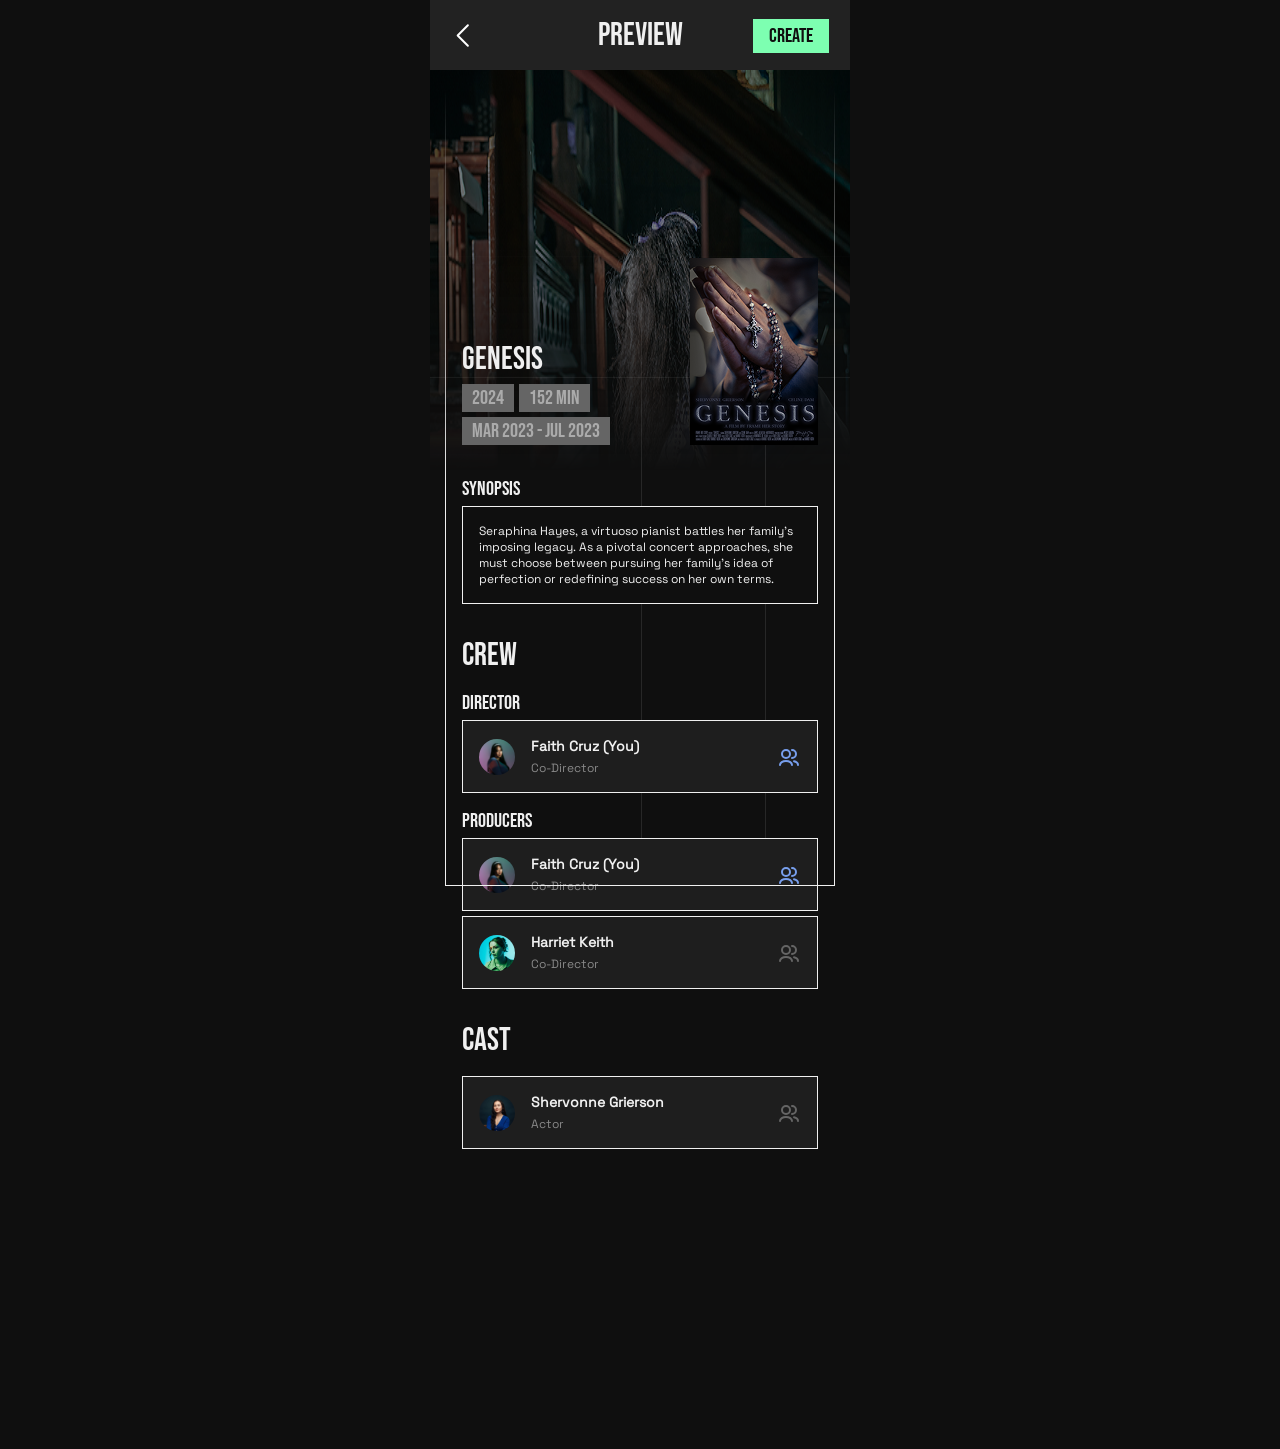
==== create-project-preview.html @ 9fb40bcd "inital commit" ====
<html lang="en">
	<head>
		<meta charset="UTF-8" />
		<meta name="viewport" content="width=device-width, initial-scale=1.0" />
		<link rel="stylesheet" href="/css/style.css" />
		<script src="/js/script.js" defer></script>
		<title>Verso</title>
	</head>
	<body>
		<div id="top-nav">
			<div>
				<div id="top-nav-left">
					<img src="/assets/icons/Chevron_Left.svg" onclick="window.location.href='create-project-cast.html'" class="interactive-hover" />
				</div>
				<h2>preview</h2>
				<div id="top-nav-right">
					<button class="button-v3 interactive-hover" onclick="window.location.href='genesis-project.html'">Create</button>
				</div>
			</div>
		</div>

		<img class="image-wrap profile-image" src="/assets/genesis background.png" />


		<div id="content-container" class="project-container-padding">
			<div id="create-section-container-v2">
				<div id="project-header-info">
					<div>
						<h2>Genesis</h2>
						<div id="project-tag-container">
							<div id="release-time">
								<div id="project-tag">
									<h4 class="transparent-text">2024</h4>
								</div>
								<div id="project-tag">
									<h4 class="transparent-text">152 min</h4>
								</div>
							</div>
							<div id="project-tag">
								<h4 class="transparent-text">Mar 2023 - jul 2023</h4>
							</div>
						</div>
					</div>
				</div>
				<img src="/assets/genesis-poster.png">
			</div>

			<div id="create-section-container">
				<h4>Synopsis</h4>
				<div id="synopsis-container">
					<p>Seraphina Hayes, a virtuoso pianist battles her family's imposing legacy. As a pivotal concert approaches, she must choose between pursuing her family's idea of perfection or redefining success on her own terms.</p>
				</div>
			</div>

			<div id="crew-section-container">
				<div id="title"><h2>Crew</h2></div>
				<div id="crew-list-container">
					<div id="sub-list">
						<h4>Director</h4>
						<div id="collaborator-list">
							<div id="collaborator-card">
								<div id="left">
									<img src="assets/faith-small.svg" />
									<div id="collaborator-text">
										<h5>Faith Cruz (You)</h5>
										<p class="transparent-text">Co-Director</p>
									</div>
								</div>
								<img src="/assets/icons/User/Users.svg" />
							</div>
						</div>
					</div>
					<div id="sub-list">
						<h4>Producers</h4>
						<div id="collaborator-list">
							<div id="collaborator-card">
								<div id="left">
									<img src="assets/faith-small.svg" />
									<div id="collaborator-text">
										<h5>Faith Cruz (You)</h5>
										<p class="transparent-text">Co-Director</p>
									</div>
								</div>
								<img src="/assets/icons/User/Users.svg" />
							</div>
							<div id="collaborator-card">
								<div id="left">
									<img src="assets/harriet-small.svg" />
									<div id="collaborator-text">
										<h5>Harriet Keith</h5>
										<p class="transparent-text">Co-Director</p>
									</div>
								</div>
								<img src="/assets/icons/User/Users-grey.svg" />
							</div>
						</div>
					</div>
				</div>
			</div>

			<div id="crew-section-container">
				<div id="title"><h2>Cast</h2></div>
				<div id="crew-list-container">
					<div id="sub-list">
						<div id="collaborator-list">
							<div id="collaborator-card">
								<div id="left">
									<img src="assets/shervonne-small.svg" />
									<div id="collaborator-text">
										<h5>Shervonne Grierson</h5>
										<p class="transparent-text">Actor</p>
									</div>
								</div>
								<img src="/assets/icons/User/Users-grey.svg" />
							</div>
						</div>
					</div>
				</div>
			</div>
		</div>

		<div id="content-border" class="border-gradient"></div>
		<div id="background"></div>
	</body>
</html>
---- css/style.css ----
@font-face {
	font-family: "space-grotesk-regular";
	src: url("/assets/fonts/SpaceGrotesk-Regular.ttf");
}

@font-face {
	font-family: space-grotesk-bold;
	src: url("/assets/fonts/SpaceGrotesk-Bold.ttf");
}

@font-face {
	font-family: "bebas-neue-regular";
	src: url("/assets/fonts/BebasNeue-Regular.ttf");
}

:root {
	--primary-colour: #0f0f0f;
	--secondary-colour: #f0f0f0;
	--green-accent: #7dffb1;
	--blue-accent: #789fed;
	--red-accent: #fb645c;
	--mid-grey: #222222;
	--light-grey: #656565;
}

/* ###################### */
/* TYPOGRAPHY */
/* ###################### */

h1,
h2,
h3,
h4,
h5,
p {
	margin: 0;
	color: var(--secondary-colour);
	line-height: normal;
	width: fit-content;
	font-style: normal;
}

h1,
h2,
h3,
h4 {
	font-family: "bebas-neue-regular";
	font-weight: 400;
}

h5,
p {
	font-family: "space-grotesk-regular";
}

h1 {
	font-size: 40px;
}

h2 {
	font-size: 32px;
}

h3 {
	font-size: 24px;
}

h4 {
	font-size: 20px;
}

h5 {
	font-size: 14px;
}

p {
	font-size: 12px;
}

/* ###################### */
/* LAYOUT */
/* ###################### */

* {
  scrollbar-width: none; /* Firefox */
  -ms-overflow-style: none; /* IE */
}

*::-webkit-scrollbar {
  display: none; /* Chrome, Safari */
}

body {
	margin: 0;
	background-color: var(--primary-colour);
	display: flex;
	flex-direction: column;
	align-items: center;
}

#content-container {
	display: flex;
	width: 356px;
	flex-direction: column;
	align-items: center;
	gap: 32px;
	/* border: 1px solid red; */
	padding-bottom: 300px;
	position: absolute;
	top: 108px;
	z-index: 1;
}

.content-container-padding {
	padding-top: 300px;
}

.project-container-padding {
	padding-top: 150px;
}

#content-border {
	position: fixed;
	top: 72px;
	width: 388px;
	margin: 16px;
	min-height: calc(100dvh - 32px - 72px);
	border: 1px solid var(--secondary-colour);
	z-index: 2;

	pointer-events: none;


	-webkit-mask-image: linear-gradient(to top, black 50%, transparent 100%);
	mask-image: linear-gradient(to top, black 50%, transparent 100%);
}

#background {
	background-image: url("/assets/background.svg");
	background-size: fill;
	background-repeat: repeat;
	background-clip: border-box;
	width: 420px;
	height: 100%;
	z-index: -2;
	position: absolute;
	top: 0;
}

/* ###################### */
/* Components */
/* ###################### */

/* profile image */
.profile-image {
	/* border: 1px solid red; */
	position: absolute;
	top: 0;
	z-index: 0;
	background-image: url("/assets/Rectangle 94.png");
	background-size: cover;
	background-repeat: no-repeat;
	background-position: center;
	width: 420px;
	height: 470px;
	z-index: 2;
}

.image-wrap {
	position: absolute;
	z-index: 1;
	-webkit-mask-image: linear-gradient(to bottom, black 50%, transparent 100%);
	mask-image: linear-gradient(to bottom, black 50%, transparent 100%);
}

/* profile header */
#profile-header {
	display: flex;
	flex-direction: column;
	align-items: center;
	width: 100%;
}

#profile-header-info {
	display: flex;
	flex-direction: column;
	align-items: center;
	gap: 5px;
}

#contact-icon-container {
	display: flex;
	padding: 16px;
	gap: 16px;
}

/* profile section selector */
#profile-section-selector {
	display: flex;
	align-items: flex-start;
	gap: 5px;
	align-self: stretch;
	width: 100%;
}

.profile-selector-button {
	display: flex;
	padding: 5px 0;
	justify-content: center;
	align-items: center;
	gap: 16px;
	flex: 1 0 0;
}

.true-selector {
	background-color: var(--secondary-colour);
}

.false-selector {
	background-color: var(--mid-grey);
}

#profile-projects {
	display: flex;
	width: 356px;
	flex-direction: column;
	align-items: flex-start;
	gap: 5px;
}

.project-card {
	display: flex;
	height: 112px;
	padding-right: 52px;
	align-items: center;
	gap: 16px;
	align-self: stretch;
	border: 1px solid #f0f0f0;
	background: #0f0f0f;
}

.project-card-text {
	display: flex;
	width: 211px;
	flex-direction: column;
	align-items: flex-start;
	gap: 8px;
}

.project-card-collaborators {
	display: flex;
	align-items: center;
	gap: 8px;
}

.project-card-collaborators-img-container {
	display: flex;
	align-items: center;
	gap: -3px;
}

#top-nav {
	display: flex;
	width: calc(420px - 32px);
	padding: 16px;
	flex-direction: column;
	justify-content: center;
	align-items: center;
	gap: 32px;
	background: #222;

	position: absolute;
	top: 0;
	z-index: 3;
}

#top-nav > div {
	display: grid;
	width: calc(420px - 32px);
	height: 38px;
	padding: 0 16px;
	grid-template-rows: repeat(1, fit-content(100%));
	grid-template-columns: minmax(0, 1fr) fit-content(100%) minmax(0, 1fr);
	grid-auto-flow: row;
}

#top-nav-left {
	display: flex;
	flex-direction: column;
	justify-content: center;
	align-items: flex-start;
	gap: 10px;
	align-self: stretch;
	grid-row: span 1;
	grid-column: span 1;
	justify-self: stretch;
}

#top-nav-right {
	display: flex;
	padding: 0 5px;
	flex-direction: column;
	justify-content: center;
	align-items: flex-end;
	gap: 10px;
	align-self: stretch;
	grid-row: span 1;
	grid-column: span 1;
	justify-self: stretch;
}

#top-nav-v2 {
	display: flex;
	width: 420px;
	padding: 20px 0;
	flex-direction: column;
	justify-content: center;
	align-items: center;
	gap: 32px;

	position: absolute;
	top: 0;
	z-index: 3;
}

#top-nav-v2 > div {
	display: inline-grid;
	padding: 0 32px;
	align-self: stretch;
	grid-template-rows: repeat(1, fit-content(100%));
	grid-template-columns: minmax(0, 1fr) fit-content(100%) minmax(0, 1fr);
	grid-auto-flow: row;
}

#top-nav-v2-left {
	display: flex;
	flex-direction: column;
	justify-content: center;
	align-items: flex-start;
	gap: 10px;
	align-self: stretch;
	grid-row: span 1;
	grid-column: span 1;
	justify-self: stretch;
}

#top-nav-v2-right {
	display: flex;
	justify-content: flex-end;
	align-items: center;
	gap: 10px;
	align-self: stretch;
	grid-row: span 1;
	grid-column: span 1;
	justify-self: stretch;
}

#upload-image {
	display: flex;
	padding: 84px 32px;
	flex-direction: column;
	justify-content: center;
	align-items: center;
	gap: 10px;

	border: 1px solid #f0f0f0;
	background: #222;
}

#create-section-container {
	display: flex;
	flex-direction: column;
	align-items: flex-start;
	gap: 5px;
	align-self: stretch;
}

#create-section-container-v2 {
	display: flex;
	align-items: center;
	gap: 16px;
	align-self: stretch;
}

#half-width-input {
	display: flex;
	flex-direction: column;
	align-items: flex-start;
	gap: 5px;
	flex: 1 0 0;
	/* border: 1px solid red; */
	width: 100%;
}

.profile-sub-heading {
	display: flex;
	justify-content: space-between;
	align-items: center;
	align-self: stretch;
}

.subheading-type-1 {
	display: flex;
	align-items: flex-start;
	gap: 5px;
	align-self: stretch;
}

.button-v2 {
	background-color: var(--blue-accent);
	color: var(--primary-colour);
	font-family: "bebas-neue-regular";
	font-size: 20px;
	padding: 5px 16px;
	border: none;
	cursor: pointer;
}


.button-v3 {
	background-color: var(--green-accent);
	color: var(--primary-colour);
	font-family: "bebas-neue-regular";
	font-size: 20px;
	padding: 5px 16px;
	border: none;
	cursor: pointer;
}

.button-v2:hover, .button-v3:hover {
	filter: brightness(0.8);
}

.input {
	background-color: var(--mid-grey);
	border: 1px solid var(--secondary-colour);
	color: var(--secondary-colour);
	font-family: "space-grotesk-regular";
	font-size: 12px;
	padding: 14px 16px;
	width: 100%;
	outline: none;
}

.input::placeholder {
	color: var(--secondary-colour);
	opacity: 0.5;
}

.input:focus {
	border-color: var(--secondary-colour);
}

.input-with-icon {
	display: flex;
	align-items: center;
	gap: 10px;
	background-color: var(--mid-grey);
	border: 1px solid var(--secondary-colour);
	padding: 5px 10px;
	height: 35px;
	width: calc(170px - 25px);
}

.input-with-icon input {
	background: none;
	border: none;
	outline: none;
	color: var(--secondary-colour);
	font-family: "space-grotesk-regular";
	font-size: 12px;
}

.input-with-icon input::placeholder {
	color: var(--secondary-colour);
	opacity: 0.5;
}

.textarea {
	background-color: var(--mid-grey);
	border: 1px solid var(--secondary-colour);
	color: var(--secondary-colour);
	font-family: "space-grotesk-regular";
	font-size: 12px;
	padding: 16px;
	width: 100%;
	height: 200px;
	resize: none;
	outline: none;
}

.textarea::placeholder {
	color: var(--secondary-colour);
	opacity: 0.5;
}

.textarea:focus {
	color: var(--secondary-colour);
}

/* Collaborator list edit mode */

.collaborator-list {
	display: flex;
	flex-direction: column;
	gap: 16px;
	width: 100%;
}

.collaborator-card {
	display: flex;
	flex-direction: column;
	width: 100%;
}

.card-top {
	display: flex;
	align-items: center;
	gap: 16px;
	padding: 8px 16px;
	height: 66px;
	background: var(--primary-colour);
	border: 1px solid var(--secondary-colour);
}

.card-avatar {
	width: 56px;
	height: 56px;
	border-radius: 50%;
	object-fit: cover;
	flex-shrink: 0;
}

.card-name {
	flex: 1;
	font-family: "space-grotesk-regular";
	font-size: 14px;
	color: var(--secondary-colour);
}

.remove-btn {
	background: none;
	border: none;
	cursor: pointer;
	color: var(--red-accent);
	display: flex;
	align-items: center;
	justify-content: center;
}

.role-input-row {
	display: flex;
	height: 35px;
	padding: 5px 16px 5px 20px;
	justify-content: space-between;
	align-items: center;
	align-self: stretch;
	border: 1px solid var(--secondary-colour);
	background-color: var(--mid-grey);
}

.role-input-row input {
	flex: 1;
	background: none;
	border: none;
	outline: none;
	font-family: "space-grotesk-regular";
	font-size: 14px;
	color: var(--secondary-colour);
}

.role-input-row input::placeholder {
	color: var(--secondary-colour);
	opacity: 0.5;
}

.confirm-btn {
	background: none;
	border: none;
	cursor: pointer;
	color: var(--secondary-colour);
	font-size: 22px;
	font-weight: 300;
	display: flex;
	align-items: center;
	justify-content: center;
}

.confirm-btn:hover {
	opacity: 0.5;
}

/* Add user button */
.add-user-btn {
	background: var(--mid-grey);
	border: none;
	cursor: pointer;
	width: 100%;
	display: flex;
	color: var(--blue-accent);
	display: flex;
	padding: 8px 0;
	justify-content: center;
	align-items: center;
	align-self: stretch;
}

.add-user-btn:hover {
	opacity: 0.5;
}

#project-header-info {
	display: flex;
	flex-direction: column;
	justify-content: flex-end;
	align-items: flex-start;
	flex: 1 0 0;
	align-self: stretch;
}

#project-header-info > div {
	display: flex;
	height: 105px;
	flex-direction: column;
	justify-content: space-between;
	align-items: flex-start;
	align-self: stretch;
}

#project-tag-container {
	display: flex;
	flex-direction: column;
	align-items: flex-start;
	gap: 5px;
	align-self: stretch;
}

#project-tag-container > #release-time {
	display: flex;
	align-items: center;
	gap: 5px;
}

#project-tag {
	display: flex;
	padding: 2px 10px;
	justify-content: center;
	align-items: center;
	gap: 10px;
	background: var(--light-grey);
}

#synopsis-container {
	display: flex;
	padding: 16px;
	flex-direction: column;
	align-items: flex-start;
	align-self: stretch;
	border: 1px solid var(--secondary-colour);
	background: var(--primary-colour);
}

#crew-section-container {
	display: flex;
	flex-direction: column;
	align-items: flex-start;
	gap: 16px;
}

#crew-section-container > title {
	display: flex;
	flex-direction: column;
	align-items: flex-start;
}

#crew-section-container > #crew-list-container {
	display: flex;
	flex-direction: column;
	align-items: flex-start;
	gap: 16px;
}

#crew-section-container > #crew-list-container > #sub-list {
	display: flex;
	flex-direction: column;
	align-items: flex-start;
	gap: 5px;
}

#crew-section-container > #crew-list-container > #sub-list > #collaborator-list {
	display: flex;
	width: 356px;
	flex-direction: column;
	align-items: flex-start;
	gap: 5px;
}

#crew-section-container > #crew-list-container > #sub-list > #collaborator-list > #collaborator-card {
	display: flex;
	padding: 16px;
	justify-content: space-between;
	align-items: center;
	align-self: stretch;
	border: 1px solid var(--secondary-colour);
	background: #1e1e1e;
}

#crew-section-container > #crew-list-container > #sub-list > #collaborator-list > #collaborator-card > #left {
	display: flex;
	align-items: center;
	gap: 16px;
}

#crew-section-container > #crew-list-container > #sub-list > #collaborator-list > #collaborator-card > #left > #collaborator-text {
	display: flex;
	flex-direction: column;
	justify-content: center;
	align-items: start;
	gap: 5px;
}

/* ###################### */
/* Utilities */
/* ###################### */

.transparent-text {
	opacity: 0.5;
}

.interactive-hover:hover {
	cursor: pointer;
	filter: brightness(0.8);
	opacity: 0.8;
}
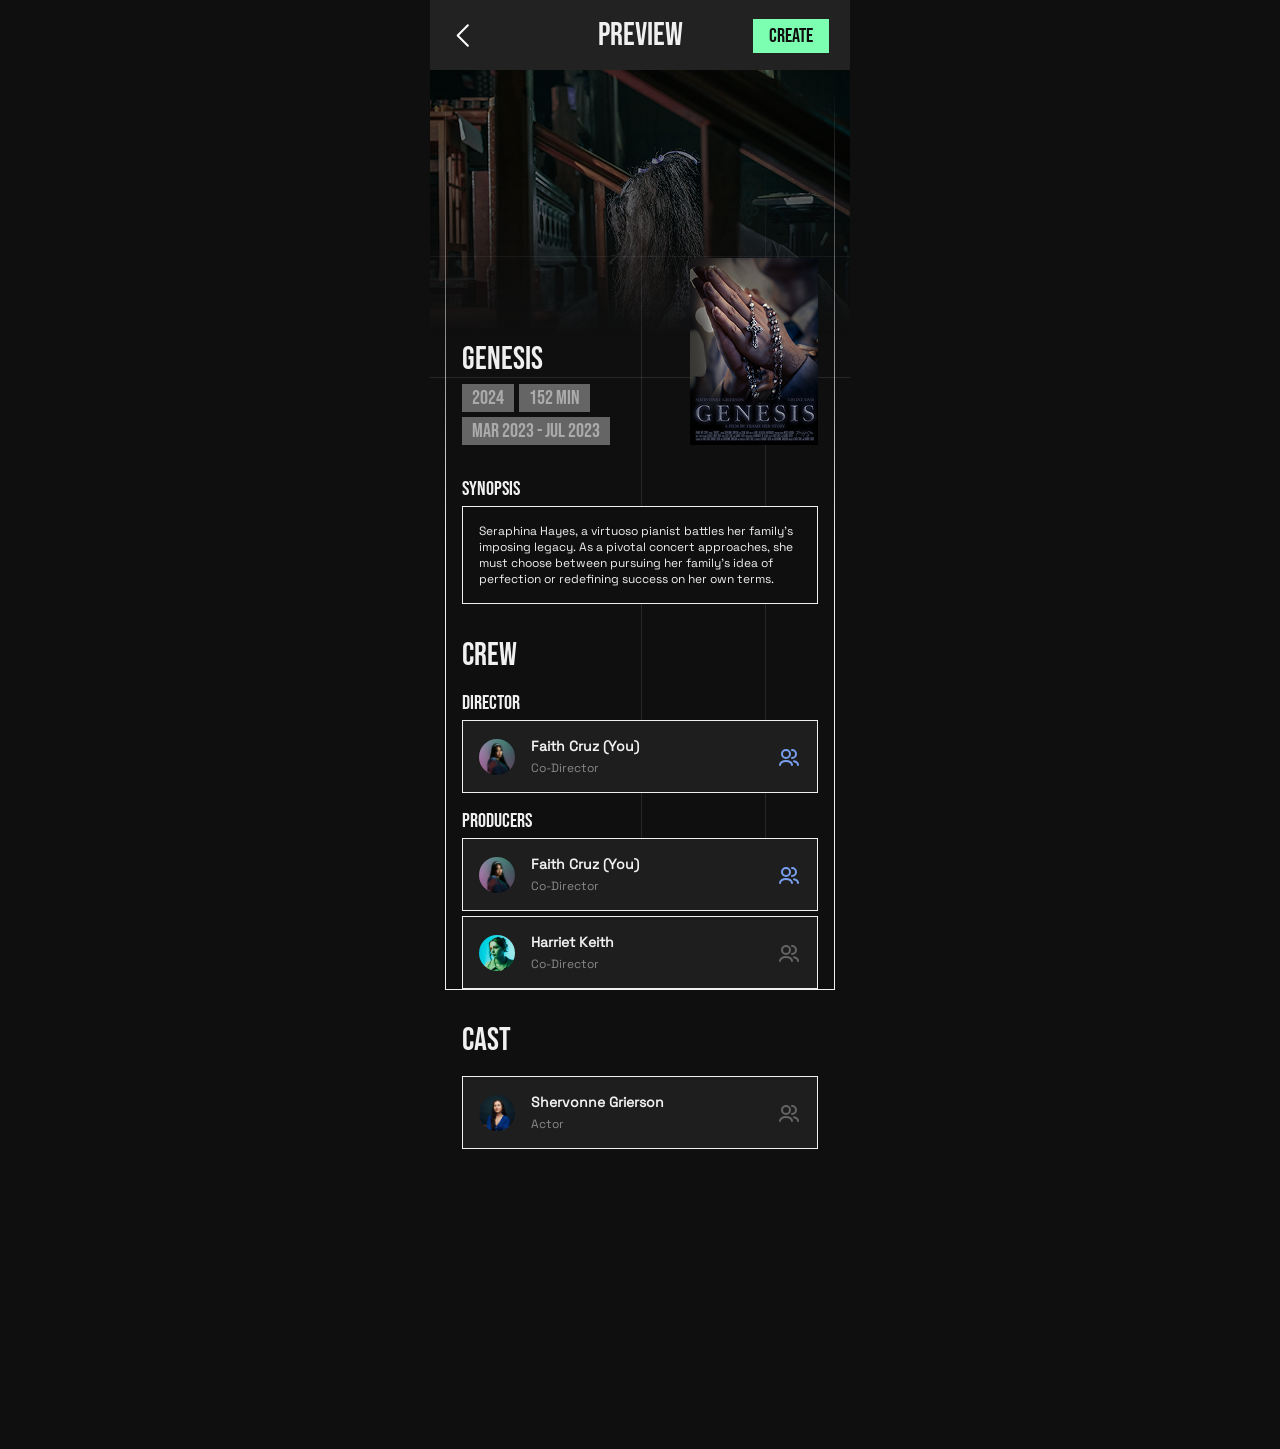
==== commit 2618d090: "bug fixes preview page" ====
--- a/create-project-preview.html
+++ b/create-project-preview.html
@@ -19,7 +19,7 @@
 			</div>
 		</div>
 
-		<img class="image-wrap profile-image" src="/assets/genesis background.png" />
+		<img class="image-wrap" src="/assets/genesis background.png" />
 
 
 		<div id="content-container" class="project-container-padding">
--- a/css/style.css
+++ b/css/style.css
@@ -82,16 +82,24 @@
 /* ###################### */
 
 * {
-  scrollbar-width: none; /* Firefox */
-  -ms-overflow-style: none; /* IE */
+	scrollbar-width: none; /* Firefox */
+	-ms-overflow-style: none; /* IE */
+}
+
+@media (max-width: 420px) {
+	body {
+		transform-origin: top center;
+		transform: scale(calc(100vw / 420));
+	}
 }
 
 *::-webkit-scrollbar {
-  display: none; /* Chrome, Safari */
+	display: none; /* Chrome, Safari */
 }
 
 body {
-	margin: 0;
+	width: 420px;
+	margin: 0 auto;
 	background-color: var(--primary-colour);
 	display: flex;
 	flex-direction: column;
@@ -124,12 +132,11 @@
 	top: 72px;
 	width: 388px;
 	margin: 16px;
-	min-height: calc(100dvh - 32px - 72px);
+	height: 100%;
 	border: 1px solid var(--secondary-colour);
 	z-index: 2;
 
 	pointer-events: none;
-
 
 	-webkit-mask-image: linear-gradient(to top, black 50%, transparent 100%);
 	mask-image: linear-gradient(to top, black 50%, transparent 100%);
@@ -416,7 +423,6 @@
 	cursor: pointer;
 }
 
-
 .button-v3 {
 	background-color: var(--green-accent);
 	color: var(--primary-colour);
@@ -427,7 +433,8 @@
 	cursor: pointer;
 }
 
-.button-v2:hover, .button-v3:hover {
+.button-v2:hover,
+.button-v3:hover {
 	filter: brightness(0.8);
 }
 
